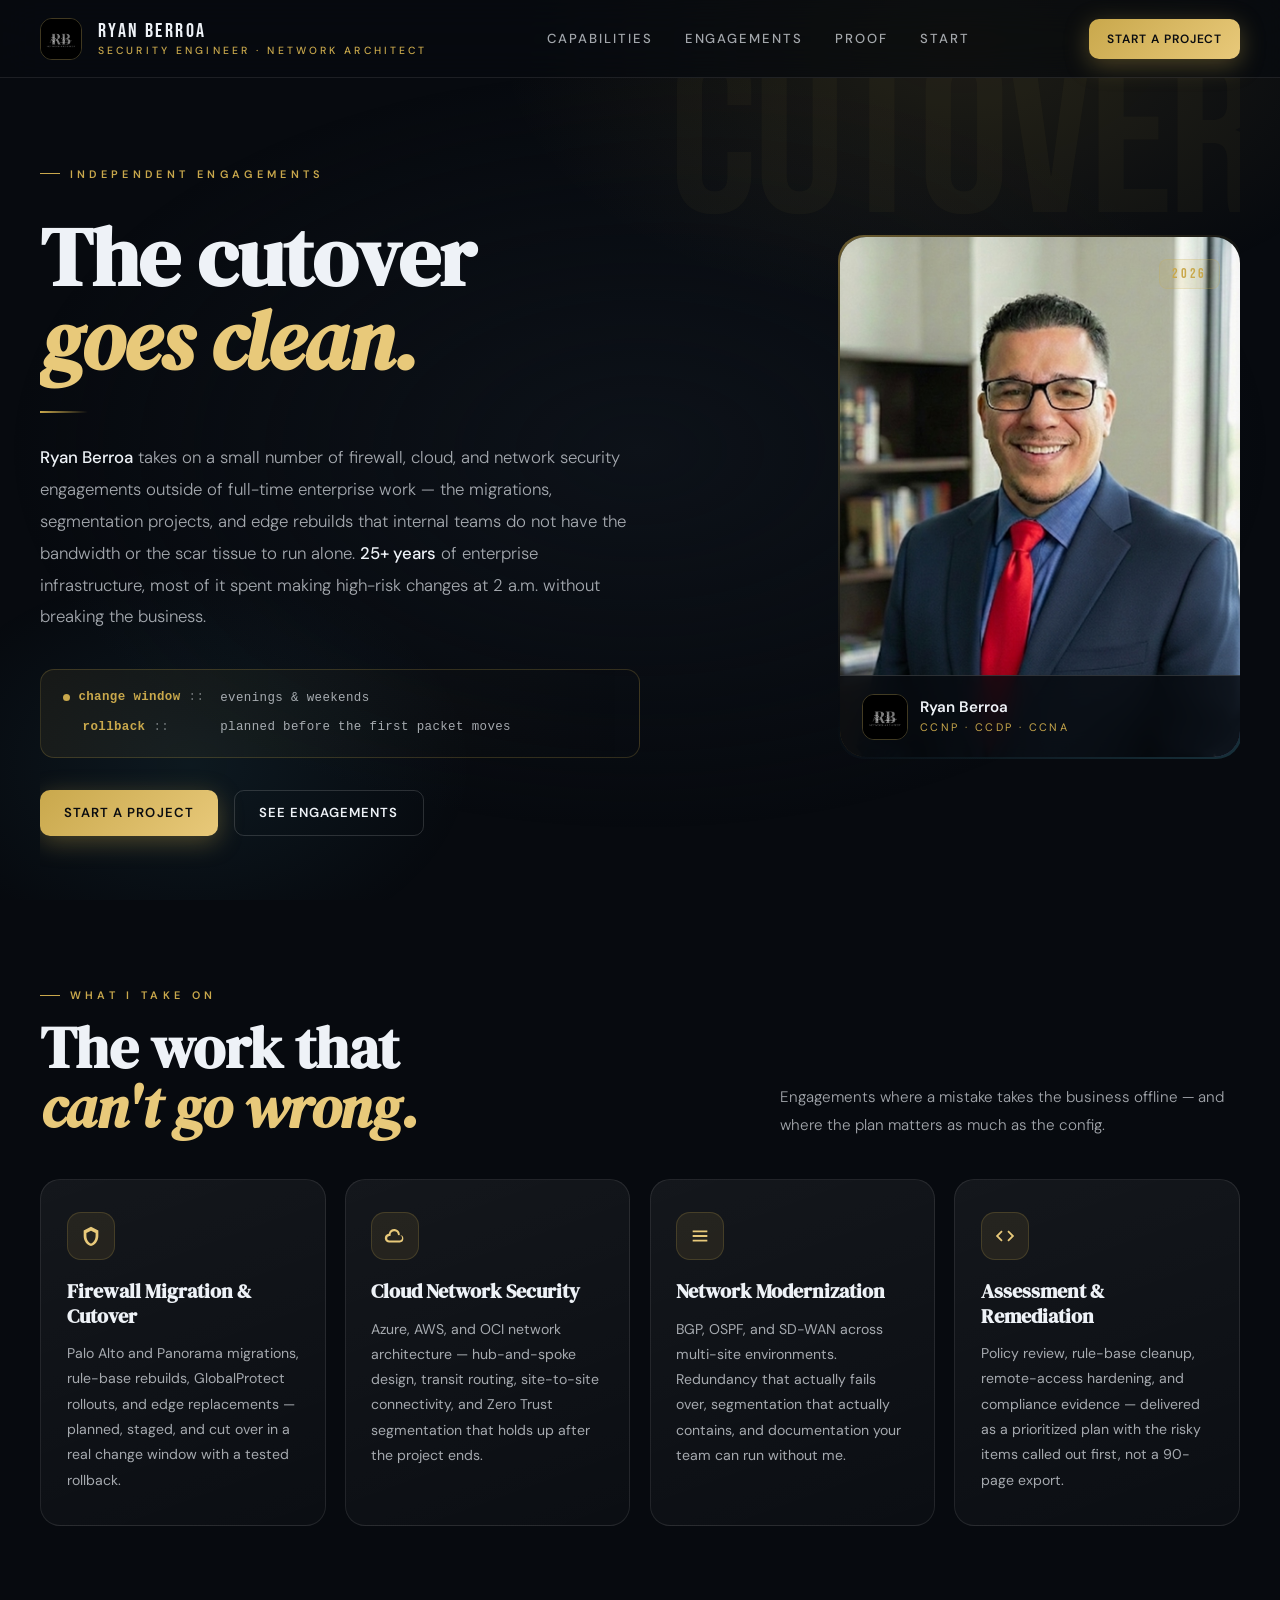
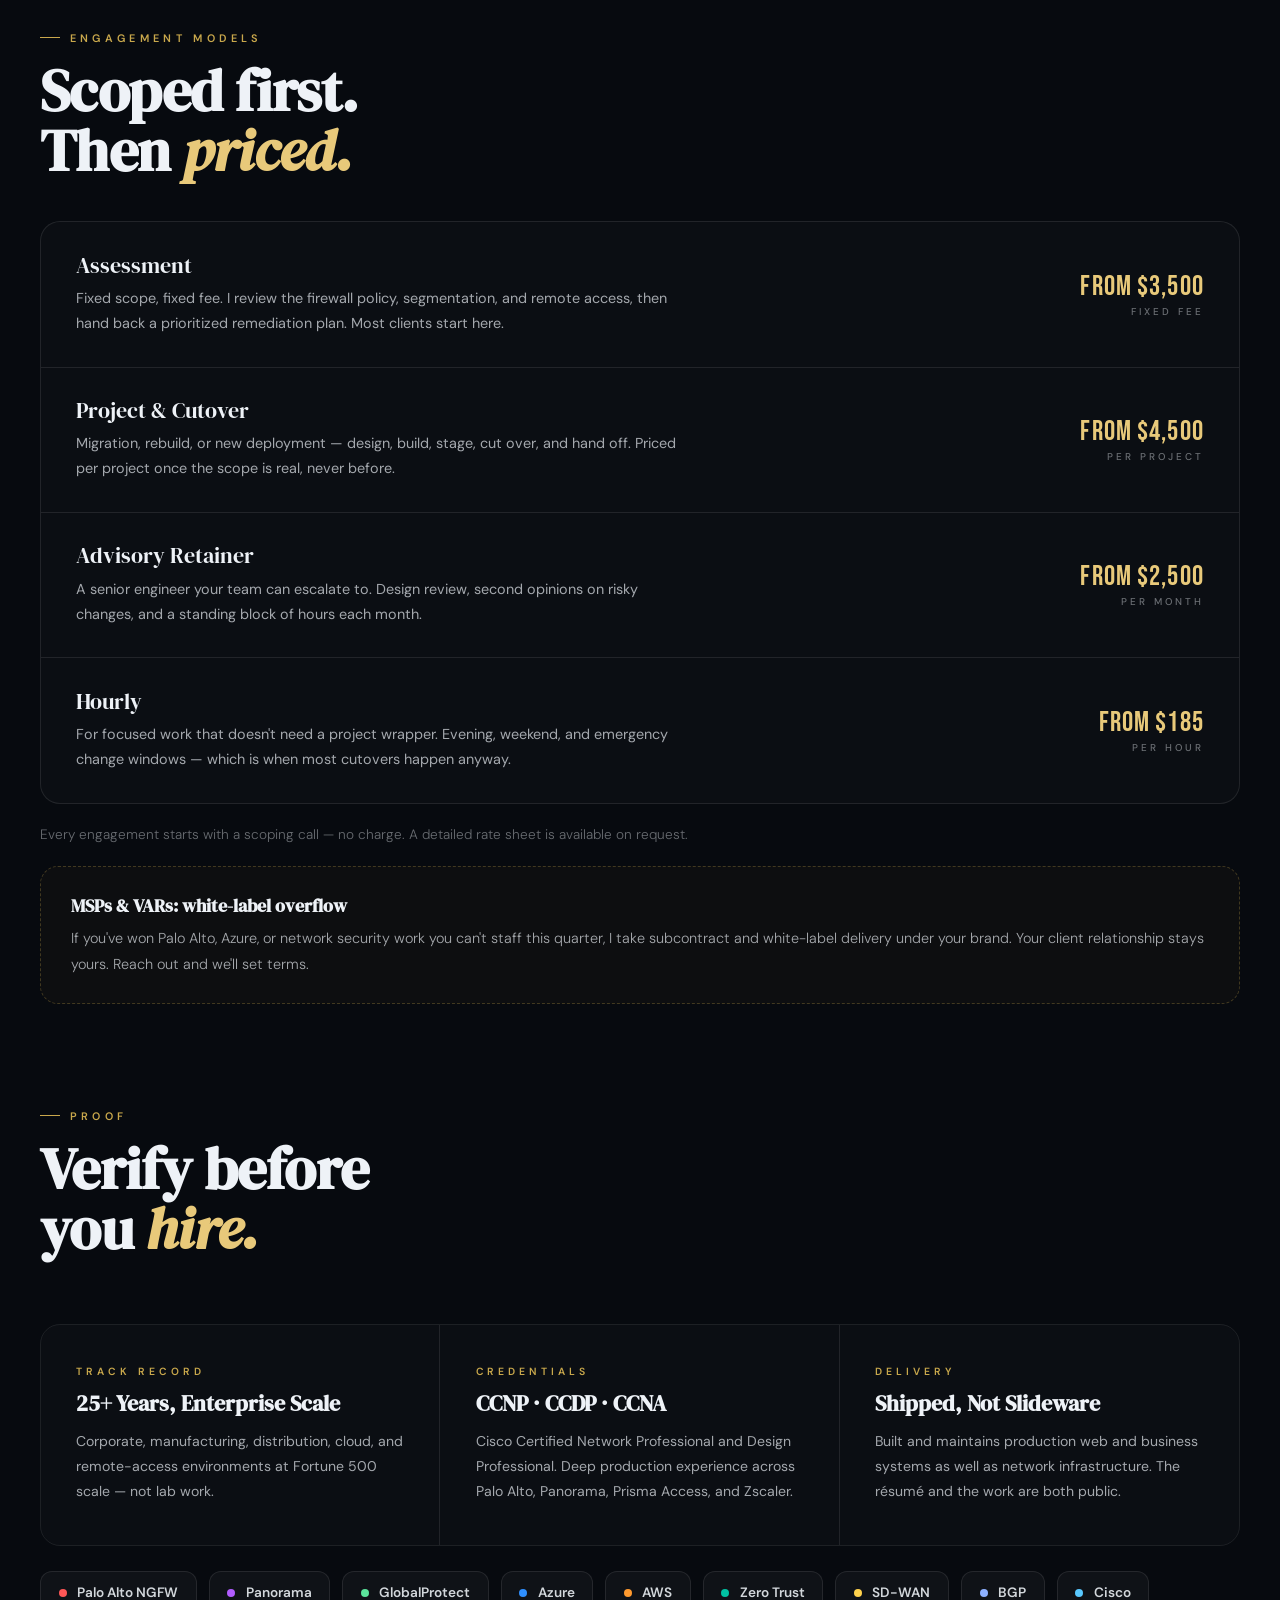
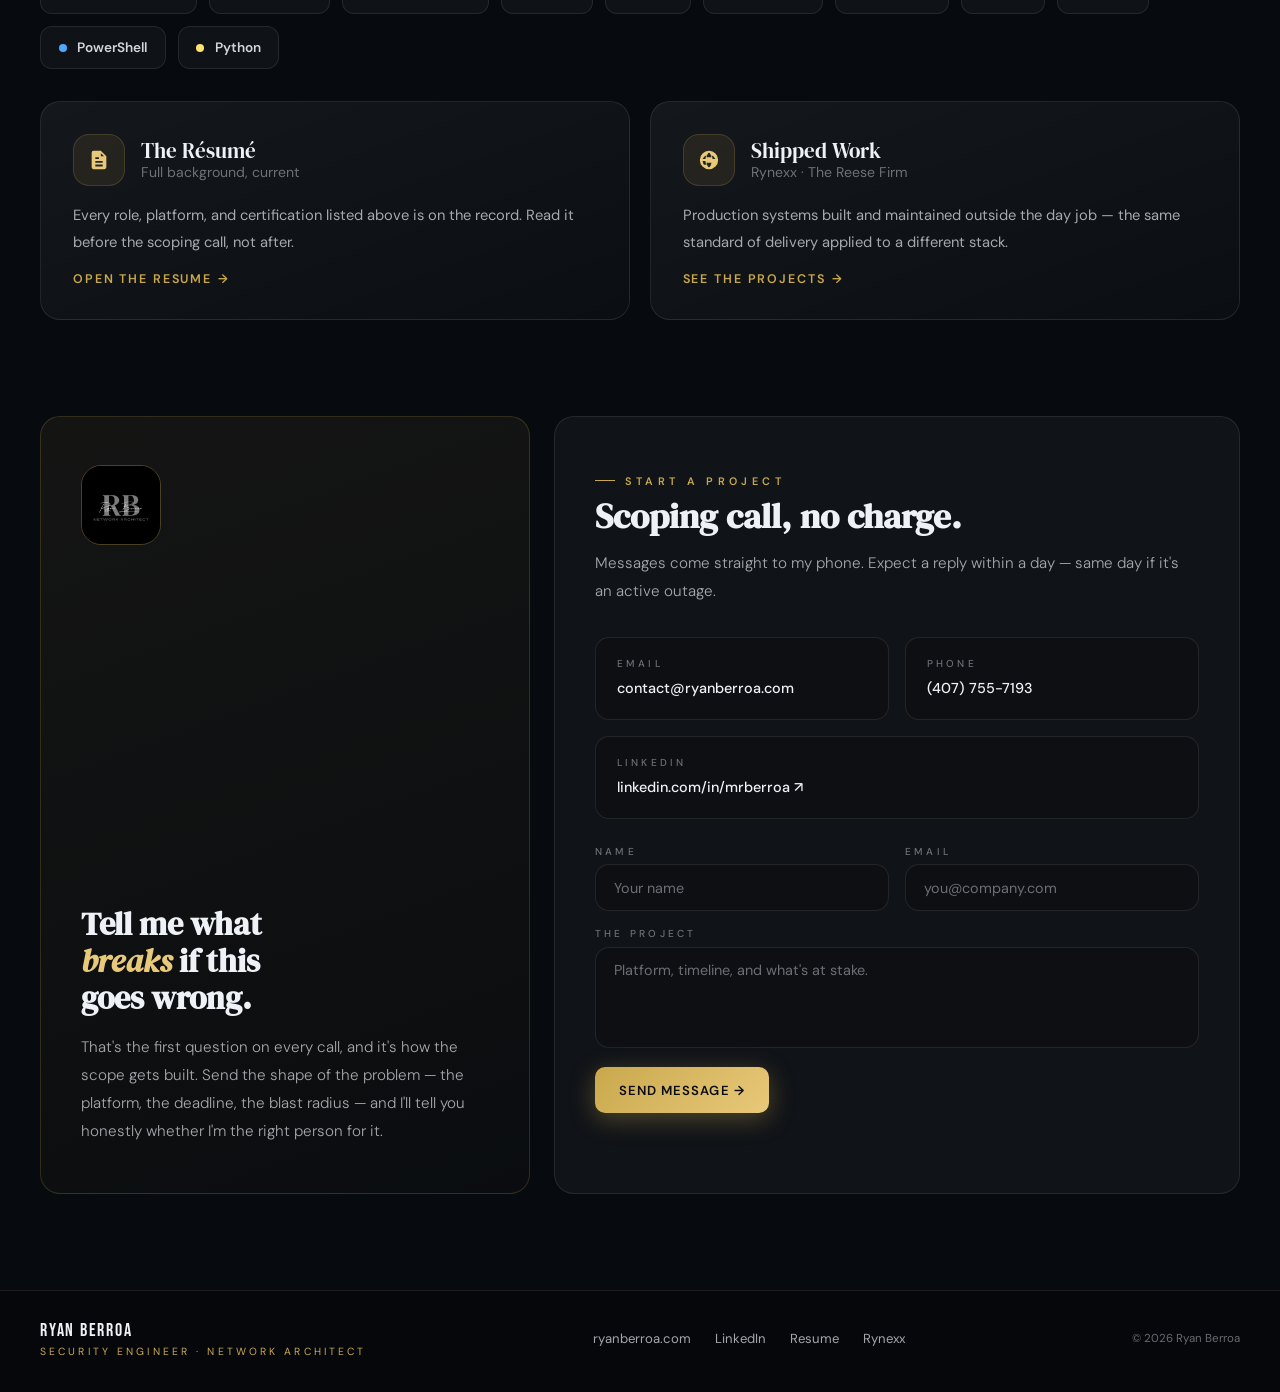
==== consulting/index.html @ 75d4f768 "Add silent /consulting page + fix broken sitemap resume URL Standalone consulting page at /consultin" ====
<!DOCTYPE html>
<html lang="en">
<head>
  <meta charset="UTF-8" />
  <meta name="viewport" content="width=device-width, initial-scale=1.0" />
  <title>Consulting | Ryan Berroa — Firewall, Cloud &amp; Network Security Engineering</title>
  <meta name="description" content="Independent network and firewall security engagements. Palo Alto and Panorama migrations, Azure and AWS network security, Zero Trust, BGP/OSPF/SD-WAN. 25+ years of enterprise infrastructure. Cutovers run in evening and weekend change windows." />
  <meta name="theme-color" content="#070a0f" />
  <link rel="icon" type="image/png" href="../assets/logo.png" />
  <link rel="preconnect" href="https://fonts.googleapis.com">
  <link rel="preconnect" href="https://fonts.gstatic.com" crossorigin>
  <link href="https://fonts.googleapis.com/css2?family=Bebas+Neue&family=DM+Serif+Display:ital@0;1&family=DM+Sans:ital,opsz,wght@0,9..40,300;0,9..40,400;0,9..40,500;0,9..40,600;1,9..40,300&display=swap" rel="stylesheet">
  <link rel="stylesheet" href="../styles.css" />
  <link rel="canonical" href="https://ryanberroa.com/consulting/" />
  <meta name="robots" content="index,follow,max-image-preview:large,max-snippet:-1" />
  <meta property="og:type" content="website" />
  <meta property="og:url" content="https://ryanberroa.com/consulting/" />
  <meta property="og:title" content="Consulting | Ryan Berroa — Firewall, Cloud &amp; Network Security Engineering" />
  <meta property="og:description" content="Independent firewall, cloud, and network security engagements. Palo Alto, Panorama, Azure, Zero Trust, BGP/SD-WAN. Cutovers run in evening and weekend change windows." />
  <meta property="og:image" content="https://ryanberroa.com/assets/headshot.jpeg" />
  <meta name="twitter:card" content="summary_large_image" />
  <meta name="twitter:title" content="Consulting | Ryan Berroa" />
  <meta name="twitter:description" content="Independent firewall, cloud, and network security engagements. 25+ years enterprise infrastructure." />
  <meta name="twitter:image" content="https://ryanberroa.com/assets/headshot.jpeg" />

  <script type="application/ld+json">
  {
    "@context": "https://schema.org",
    "@type": "ProfessionalService",
    "@id": "https://ryanberroa.com/consulting/#service",
    "name": "Ryan Berroa — Network &amp; Firewall Security Consulting",
    "url": "https://ryanberroa.com/consulting/",
    "image": "https://ryanberroa.com/assets/headshot.jpeg",
    "email": "contact@ryanberroa.com",
    "telephone": "+1-407-755-7193",
    "areaServed": "US",
    "availableLanguage": ["English", "Spanish"],
    "priceRange": "$$$",
    "provider": {
      "@type": "Person",
      "@id": "https://ryanberroa.com/#person",
      "name": "Ryan Berroa",
      "url": "https://ryanberroa.com/",
      "image": "https://ryanberroa.com/assets/headshot.jpeg",
      "jobTitle": "Senior Principal Security Engineer",
      "email": "contact@ryanberroa.com",
      "telephone": "+1-407-755-7193",
      "sameAs": [
        "https://www.linkedin.com/in/mrberroa/",
        "https://rynexx.com/"
      ],
      "hasCredential": [
        {"@type":"EducationalOccupationalCredential","credentialCategory":"certification","name":"CCNP — Cisco Certified Network Professional"},
        {"@type":"EducationalOccupationalCredential","credentialCategory":"certification","name":"CCDP — Cisco Certified Design Professional"},
        {"@type":"EducationalOccupationalCredential","credentialCategory":"certification","name":"CCNA"}
      ],
      "knowsAbout": ["Palo Alto Networks","Panorama","GlobalProtect","Prisma Access","Zero Trust","Azure","AWS","Oracle Cloud","BGP","OSPF","SD-WAN","Network Segmentation","PowerShell","Python"]
    },
    "hasOfferCatalog": {
      "@type": "OfferCatalog",
      "name": "Engagements",
      "itemListElement": [
        {"@type":"Offer","itemOffered":{"@type":"Service","name":"Firewall migration and cutover","description":"Palo Alto and Panorama migrations, rule-base rebuilds, and edge cutovers executed in scheduled change windows."}},
        {"@type":"Offer","itemOffered":{"@type":"Service","name":"Cloud network security","description":"Azure, AWS, and OCI network security architecture — hub-and-spoke, transit routing, and Zero Trust segmentation."}},
        {"@type":"Offer","itemOffered":{"@type":"Service","name":"Security and network assessment","description":"Fixed-scope review of firewall policy, segmentation, and remote access, delivered as a prioritized remediation plan."}},
        {"@type":"Offer","itemOffered":{"@type":"Service","name":"Advisory retainer","description":"Standing engineering review, escalation support, and design guidance for internal IT teams."}}
      ]
    }
  }
  </script>

  <style>
    /* Scoped to /consulting — the shared styles.css is untouched. */

    /* Signature: the change-window strip. Cutovers happen at night; this says so in the
       vernacular of a maintenance notice rather than as a sales line. */
    .change-window{
      display:grid;grid-template-columns:auto 1fr;gap:.55rem 1rem;align-items:baseline;
      max-width:600px;margin:2.2rem 0 0;padding:1.15rem 1.4rem;border-radius:14px;
      border:1px solid rgba(201,168,76,.22);
      background:linear-gradient(90deg,rgba(201,168,76,.08),rgba(201,168,76,.02) 60%,transparent);
      font-family:ui-monospace,'SF Mono',Menlo,Consolas,monospace;
      font-size:.78rem;letter-spacing:.03em;color:var(--muted);line-height:1.6;
      animation:fadeUp .7s .5s ease both;
    }
    .cw-key{
      display:flex;align-items:center;gap:.5rem;
      color:var(--gold);font-weight:600;white-space:nowrap;
    }
    .cw-key::after{content:'::';color:var(--soft);font-weight:400}
    .cw-live{
      width:7px;height:7px;border-radius:99px;background:var(--gold);flex-shrink:0;
      animation:pulse-ring 2.5s ease-in-out infinite;
    }
    /* Second row aligns under the first — the dot only leads the top line. */
    .cw-key.cw-indent{padding-left:1.2rem}

    /* Engagement models */
    .engage-list{
      border:1px solid var(--border);border-radius:20px;overflow:hidden;
      background:rgba(255,255,255,.02);
    }
    .engage-row{
      display:grid;grid-template-columns:1fr auto;gap:1.5rem 2rem;align-items:center;
      padding:1.9rem 2.2rem;border-bottom:1px solid var(--border);transition:background .2s;
    }
    .engage-row:last-child{border-bottom:none}
    .engage-row:hover{background:rgba(201,168,76,.04)}
    .engage-name{font-family:var(--font-display);font-size:1.35rem;line-height:1.2;margin-bottom:.45rem}
    .engage-desc{font-size:.9rem;color:var(--muted);line-height:1.75;max-width:60ch}
    .engage-price{
      font-family:var(--font-caps);font-size:1.75rem;letter-spacing:.04em;
      color:var(--gold2);line-height:1;white-space:nowrap;text-align:right;
    }
    .engage-price small{
      display:block;margin-top:6px;font-family:var(--font-sans);font-size:.62rem;
      letter-spacing:.3em;text-transform:uppercase;color:var(--soft);font-weight:500;
    }
    .engage-foot{
      margin-top:1.2rem;font-size:.85rem;color:var(--soft);line-height:1.8;font-weight:300;
    }

    /* Channel note — the MSP / VAR white-label lane */
    .channel-note{
      margin-top:1.2rem;padding:1.6rem 1.9rem;border-radius:18px;
      border:1px dashed rgba(201,168,76,.28);background:rgba(201,168,76,.03);
    }
    .channel-note h3{font-family:var(--font-display);font-size:1.15rem;margin-bottom:.5rem}
    .channel-note p{font-size:.9rem;color:var(--muted);line-height:1.8;font-weight:300}

    /* Credentials strip */
    .cred-strip{display:flex;flex-wrap:wrap;gap:.75rem;margin-top:1.6rem}

    @media(max-width:760px){
      .engage-row{grid-template-columns:1fr;padding:1.6rem 1.4rem}
      .engage-price{text-align:left}
    }
    @media(prefers-reduced-motion:reduce){
      .cw-live,.change-window{animation:none}
    }
  </style>
</head>
<body>

  <!-- HEADER -->
  <header class="site-header">
    <div class="container nav-wrap">
      <a href="../" class="brand">
        <img src="../assets/logo.png" alt="Ryan Berroa" class="brand-logo" />
        <div>
          <div class="brand-name">Ryan Berroa</div>
          <div class="brand-role">Security Engineer · Network Architect</div>
        </div>
      </a>
      <nav class="nav-links" aria-label="Primary">
        <a href="#capabilities">Capabilities</a>
        <a href="#engagements">Engagements</a>
        <a href="#proof">Proof</a>
        <a href="#start">Start</a>
      </nav>
      <a class="button btn-gold btn-small desktop-resume" href="#start">Start a Project</a>
      <button class="menu-toggle" id="menu-toggle" aria-label="Open menu" aria-expanded="false" aria-controls="mobile-menu">
        <span></span><span></span><span></span>
      </button>
    </div>
    <div id="mobile-menu" class="mobile-menu">
      <div class="container mobile-menu-inner">
        <a href="#capabilities">Capabilities</a>
        <a href="#engagements">Engagements</a>
        <a href="#proof">Proof</a>
        <a href="#start">Start a Project</a>
        <a href="../">Back to ryanberroa.com</a>
      </div>
    </div>
  </header>

  <main id="top">

    <!-- HERO -->
    <section class="hero container">
      <div class="hero-bg-text" aria-hidden="true">CUTOVER</div>

      <div class="hero-layout">
        <div class="hero-copy">
          <div class="label">Independent Engagements</div>

          <h1>The cutover<br><em>goes clean.</em></h1>

          <div class="hero-divider"></div>

          <p class="hero-bio">
            <strong>Ryan Berroa</strong> takes on a small number of firewall, cloud, and network security
            engagements outside of full-time enterprise work — the migrations, segmentation projects, and
            edge rebuilds that internal teams do not have the bandwidth or the scar tissue to run alone.
            <strong>25+ years</strong> of enterprise infrastructure, most of it spent making high-risk changes
            at 2 a.m. without breaking the business.
          </p>

          <!-- Signature element -->
          <div class="change-window">
            <span class="cw-key"><span class="cw-live" aria-hidden="true"></span>change window</span>
            <span>evenings &amp; weekends</span>
            <span class="cw-key cw-indent">rollback</span>
            <span>planned before the first packet moves</span>
          </div>

          <div class="hero-actions" style="margin-top:2rem">
            <a class="button btn-gold" href="#start">Start a Project</a>
            <a class="button btn-ghost" href="#engagements">See Engagements</a>
          </div>
        </div>

        <div class="hero-photo-frame">
          <div class="hero-photo-inner">
            <div class="hero-year">2026</div>
            <img class="hero-photo" src="../assets/headshot.jpeg" alt="Ryan Berroa — Senior Principal Security Engineer" />
            <div class="hero-badge">
              <img src="../assets/logo.png" alt="Ryan Berroa logo" />
              <div>
                <div class="hero-badge-name">Ryan Berroa</div>
                <div class="hero-badge-title">CCNP · CCDP · CCNA</div>
              </div>
            </div>
          </div>
        </div>
      </div>
    </section>

    <!-- CAPABILITIES -->
    <section id="capabilities" class="section container">
      <div style="display:flex;align-items:flex-end;justify-content:space-between;gap:2rem;margin-bottom:2.5rem" class="reveal">
        <div>
          <div class="label">What I Take On</div>
          <h2 class="section-title">The work that<br><em>can't go wrong.</em></h2>
        </div>
        <p style="max-width:460px;color:var(--muted);font-size:.95rem;line-height:1.85;font-weight:300">
          Engagements where a mistake takes the business offline — and where the plan matters as much as the config.
        </p>
      </div>

      <div class="expertise-grid">
        <article class="exp-card reveal reveal-delay-1">
          <div class="exp-icon">
            <svg viewBox="0 0 24 24"><path d="M12 2l8 4v6c0 5.25-3.44 9.74-8 11-4.56-1.26-8-5.75-8-11V6l8-4zm0 4.18L7 8.69v3.22c0 3.78 2.32 7.25 5 8.39 2.68-1.14 5-4.61 5-8.39V8.69l-5-2.51z"/></svg>
          </div>
          <h3>Firewall Migration &amp; Cutover</h3>
          <p>Palo Alto and Panorama migrations, rule-base rebuilds, GlobalProtect rollouts, and edge replacements — planned, staged, and cut over in a real change window with a tested rollback.</p>
        </article>

        <article class="exp-card reveal reveal-delay-2">
          <div class="exp-icon">
            <svg viewBox="0 0 24 24"><path d="M6 19h11a4 4 0 0 0 .2-8A6 6 0 0 0 5.2 9.6 4.5 4.5 0 0 0 6 19zm0-2a2.5 2.5 0 0 1-.16-5h1.22l.14-1.05A4 4 0 0 1 15.11 10l.23.98 1.01.08A2 2 0 0 1 17 17H6z"/></svg>
          </div>
          <h3>Cloud Network Security</h3>
          <p>Azure, AWS, and OCI network architecture — hub-and-spoke design, transit routing, site-to-site connectivity, and Zero Trust segmentation that holds up after the project ends.</p>
        </article>

        <article class="exp-card reveal reveal-delay-3">
          <div class="exp-icon">
            <svg viewBox="0 0 24 24"><path d="M4 6h16v2H4zm0 5h16v2H4zm0 5h16v2H4z"/></svg>
          </div>
          <h3>Network Modernization</h3>
          <p>BGP, OSPF, and SD-WAN across multi-site environments. Redundancy that actually fails over, segmentation that actually contains, and documentation your team can run without me.</p>
        </article>

        <article class="exp-card reveal">
          <div class="exp-icon">
            <svg viewBox="0 0 24 24"><path d="M9.4 16.6L4.8 12l4.6-4.6L8 6l-6 6 6 6 1.4-1.4zm5.2 0l4.6-4.6-4.6-4.6L16 6l6 6-6 6-1.4-1.4z"/></svg>
          </div>
          <h3>Assessment &amp; Remediation</h3>
          <p>Policy review, rule-base cleanup, remote-access hardening, and compliance evidence — delivered as a prioritized plan with the risky items called out first, not a 90-page export.</p>
        </article>
      </div>
    </section>

    <!-- ENGAGEMENTS -->
    <section id="engagements" class="section container">
      <div style="margin-bottom:2.5rem" class="reveal">
        <div class="label">Engagement Models</div>
        <h2 class="section-title">Scoped first.<br>Then <em>priced.</em></h2>
      </div>

      <div class="engage-list reveal">
        <div class="engage-row">
          <div>
            <div class="engage-name">Assessment</div>
            <div class="engage-desc">Fixed scope, fixed fee. I review the firewall policy, segmentation, and remote access, then hand back a prioritized remediation plan. Most clients start here.</div>
          </div>
          <div class="engage-price">from $3,500<small>Fixed fee</small></div>
        </div>

        <div class="engage-row">
          <div>
            <div class="engage-name">Project &amp; Cutover</div>
            <div class="engage-desc">Migration, rebuild, or new deployment — design, build, stage, cut over, and hand off. Priced per project once the scope is real, never before.</div>
          </div>
          <div class="engage-price">from $4,500<small>Per project</small></div>
        </div>

        <div class="engage-row">
          <div>
            <div class="engage-name">Advisory Retainer</div>
            <div class="engage-desc">A senior engineer your team can escalate to. Design review, second opinions on risky changes, and a standing block of hours each month.</div>
          </div>
          <div class="engage-price">from $2,500<small>Per month</small></div>
        </div>

        <div class="engage-row">
          <div>
            <div class="engage-name">Hourly</div>
            <div class="engage-desc">For focused work that doesn't need a project wrapper. Evening, weekend, and emergency change windows — which is when most cutovers happen anyway.</div>
          </div>
          <div class="engage-price">from $185<small>Per hour</small></div>
        </div>
      </div>

      <p class="engage-foot">
        Every engagement starts with a scoping call — no charge. A detailed rate sheet is available on request.
      </p>

      <div class="channel-note reveal">
        <h3>MSPs &amp; VARs: white-label overflow</h3>
        <p>
          If you've won Palo Alto, Azure, or network security work you can't staff this quarter, I take
          subcontract and white-label delivery under your brand. Your client relationship stays yours.
          Reach out and we'll set terms.
        </p>
      </div>
    </section>

    <!-- PROOF -->
    <section id="proof" class="section container">
      <div style="margin-bottom:2.5rem" class="reveal">
        <div class="label">Proof</div>
        <h2 class="section-title">Verify before<br>you <em>hire.</em></h2>
      </div>

      <div class="impact-bar reveal">
        <div class="impact-item">
          <div class="impact-tag">Track Record</div>
          <h3>25+ Years, Enterprise Scale</h3>
          <p>Corporate, manufacturing, distribution, cloud, and remote-access environments at Fortune 500 scale — not lab work.</p>
        </div>
        <div class="impact-item">
          <div class="impact-tag">Credentials</div>
          <h3>CCNP · CCDP · CCNA</h3>
          <p>Cisco Certified Network Professional and Design Professional. Deep production experience across Palo Alto, Panorama, Prisma Access, and Zscaler.</p>
        </div>
        <div class="impact-item">
          <div class="impact-tag">Delivery</div>
          <h3>Shipped, Not Slideware</h3>
          <p>Built and maintains production web and business systems as well as network infrastructure. The résumé and the work are both public.</p>
        </div>
      </div>

      <div class="cred-strip reveal">
        <div class="tech-pill"><span class="dot palo"></span>Palo Alto NGFW</div>
        <div class="tech-pill"><span class="dot panorama"></span>Panorama</div>
        <div class="tech-pill"><span class="dot gp"></span>GlobalProtect</div>
        <div class="tech-pill"><span class="dot azure"></span>Azure</div>
        <div class="tech-pill"><span class="dot aws"></span>AWS</div>
        <div class="tech-pill"><span class="dot zt"></span>Zero Trust</div>
        <div class="tech-pill"><span class="dot sdwan"></span>SD-WAN</div>
        <div class="tech-pill"><span class="dot bgp"></span>BGP</div>
        <div class="tech-pill"><span class="dot cisco"></span>Cisco</div>
        <div class="tech-pill"><span class="dot ps"></span>PowerShell</div>
        <div class="tech-pill"><span class="dot py"></span>Python</div>
      </div>

      <div class="web-grid reveal" style="margin-top:2rem">
        <article class="web-card">
          <div class="web-card-top">
            <div class="web-icon">
              <svg viewBox="0 0 24 24"><path d="M14 2H6a2 2 0 0 0-2 2v16a2 2 0 0 0 2 2h12a2 2 0 0 0 2-2V8l-6-6zm0 2.5L17.5 8H14V4.5zM8 13h8v2H8v-2zm0 4h8v2H8v-2zm0-8h4v2H8V9z"/></svg>
            </div>
            <div>
              <div class="web-card-name">The Résumé</div>
              <div class="web-card-desc">Full background, current</div>
            </div>
          </div>
          <p>Every role, platform, and certification listed above is on the record. Read it before the scoping call, not after.</p>
          <a href="../assets/RyanBerroa_Resume.pdf" target="_blank" rel="noopener" class="web-card-link">Open the resume</a>
        </article>

        <article class="web-card">
          <div class="web-card-top">
            <div class="web-icon">
              <svg viewBox="0 0 24 24"><path d="M12 2a10 10 0 100 20 10 10 0 000-20zm6.93 9h-3.02a15.6 15.6 0 00-1.09-4.13A8.03 8.03 0 0118.93 11zM12 4c.82 0 2.04 1.68 2.72 5H9.28C9.96 5.68 11.18 4 12 4zM6.18 17A15.58 15.58 0 015.07 13h3.02c.12 1.48.5 2.88 1.09 4.13A8.03 8.03 0 016.18 17zm1.91-6H5.07a8.03 8.03 0 014.11-4.13A15.6 15.6 0 008.09 11zm3.91 9c-.82 0-2.04-1.68-2.72-5h5.44c-.68 3.32-1.9 5-2.72 5z"/></svg>
            </div>
            <div>
              <div class="web-card-name">Shipped Work</div>
              <div class="web-card-desc">Rynexx · The Reese Firm</div>
            </div>
          </div>
          <p>Production systems built and maintained outside the day job — the same standard of delivery applied to a different stack.</p>
          <a href="../#projects" class="web-card-link">See the projects</a>
        </article>
      </div>
    </section>

    <!-- START -->
    <section id="start" class="section container">
      <div class="contact-layout reveal">
        <div class="contact-brand">
          <img src="../assets/logo.png" alt="Ryan Berroa" class="contact-brand-logo" />
          <div>
            <h2>Tell me what<br><em>breaks</em> if this<br>goes wrong.</h2>
            <p style="margin-top:1rem">
              That's the first question on every call, and it's how the scope gets built. Send the shape of the
              problem — the platform, the deadline, the blast radius — and I'll tell you honestly whether I'm
              the right person for it.
            </p>
          </div>
        </div>

        <div class="contact-panel">
          <div class="label">Start a Project</div>
          <h2>Scoping call, no charge.</h2>
          <p>Messages come straight to my phone. Expect a reply within a day — same day if it's an active outage.</p>

          <div class="contact-links">
            <a class="contact-box" href="mailto:contact@ryanberroa.com">
              <span>Email</span>
              <strong>contact@ryanberroa.com</strong>
            </a>
            <a class="contact-box" href="tel:+14077557193">
              <span>Phone</span>
              <strong>(407) 755-7193</strong>
            </a>
            <a class="contact-box wide" href="https://www.linkedin.com/in/mrberroa/" target="_blank" rel="noopener">
              <span>LinkedIn</span>
              <strong>linkedin.com/in/mrberroa ↗</strong>
            </a>
          </div>

          <form class="contact-form" id="contactForm" novalidate>
            <div class="cf-row">
              <div class="cf-field">
                <label for="cfName">Name</label>
                <input id="cfName" name="name" placeholder="Your name" autocomplete="name" required>
              </div>
              <div class="cf-field">
                <label for="cfEmail">Email</label>
                <input id="cfEmail" name="email" type="email" placeholder="you@company.com" autocomplete="email">
              </div>
            </div>
            <div class="cf-field cf-hp" aria-hidden="true">
              <label for="cfWebsite">Website</label>
              <input id="cfWebsite" name="website" tabindex="-1" autocomplete="off">
            </div>
            <div class="cf-field">
              <label for="cfMessage">The project</label>
              <textarea id="cfMessage" name="message" rows="4" placeholder="Platform, timeline, and what's at stake." required></textarea>
            </div>
            <button class="button btn-gold" type="submit">Send Message →</button>
            <div class="cf-note" id="cfNote" aria-live="polite"></div>
          </form>
        </div>
      </div>
    </section>

  </main>

  <footer class="site-footer">
    <div class="container footer-wrap">
      <div>
        <div class="footer-name">Ryan Berroa</div>
        <div class="footer-sub">Security Engineer · Network Architect</div>
      </div>
      <div class="footer-links">
        <a href="../">ryanberroa.com</a>
        <a href="https://www.linkedin.com/in/mrberroa/" target="_blank" rel="noopener">LinkedIn</a>
        <a href="../assets/RyanBerroa_Resume.pdf" target="_blank" rel="noopener">Resume</a>
        <a href="https://rynexx.com/" target="_blank" rel="noopener">Rynexx</a>
      </div>
      <div class="footer-copy">© 2026 Ryan Berroa</div>
    </div>
  </footer>

<script>
(function(){
  // Mobile menu
  var toggle = document.getElementById('menu-toggle');
  var menu   = document.getElementById('mobile-menu');
  if(toggle && menu){
    toggle.addEventListener('click', function(){
      var open = menu.classList.toggle('open');
      toggle.classList.toggle('active', open);
      toggle.setAttribute('aria-expanded', open ? 'true' : 'false');
    });
    menu.querySelectorAll('a').forEach(function(a){
      a.addEventListener('click', function(){
        menu.classList.remove('open');
        toggle.classList.remove('active');
        toggle.setAttribute('aria-expanded', 'false');
      });
    });
  }

  // Scroll reveal
  var reveals = document.querySelectorAll('.reveal');
  var io = new IntersectionObserver(function(entries){
    entries.forEach(function(e){
      if(e.isIntersecting){ e.target.classList.add('visible'); io.unobserve(e.target); }
    });
  }, { threshold: 0.12 });
  reveals.forEach(function(el){ io.observe(el); });

  // Contact form — same lead pipeline as the homepage
  var form = document.getElementById('contactForm');
  if(form){
    var note = document.getElementById('cfNote');
    var btn  = form.querySelector('button[type="submit"]');
    var loaded = Date.now();
    form.addEventListener('submit', function(e){
      e.preventDefault();
      var get = function(n){ var f = form.querySelector('[name="'+n+'"]'); return f ? f.value.trim() : ''; };
      var payload = {
        name: get('name'),
        email: get('email'),
        message: get('message'),
        website: get('website'),
        t: loaded,
        source: 'ryanberroa.com/consulting'
      };
      if(!payload.name || !payload.message){
        if(note) note.textContent = 'Please fill in your name and the project details.';
        return;
      }
      if(btn) btn.disabled = true;
      if(note) note.textContent = 'Sending…';
      fetch('https://rynexx.com/api/contact', {
        method: 'POST',
        headers: {'Content-Type':'application/json'},
        body: JSON.stringify(payload)
      }).then(function(r){ return r.json().catch(function(){ return {ok:false}; }); })
        .then(function(res){
          if(res.ok){
            if(note) note.textContent = "Got it — I'll be in touch shortly.";
            form.reset();
            setTimeout(function(){ if(note) note.textContent = ''; }, 8000);
          } else {
            if(note) note.textContent = res.error || 'Something went wrong — please email contact@ryanberroa.com.';
          }
        })
        .catch(function(){
          if(note) note.textContent = 'Network error — please email contact@ryanberroa.com.';
        })
        .finally(function(){ if(btn) btn.disabled = false; });
    });
  }
})();
</script>
</body>
</html>
---- styles.css ----
/* ============================================================
   RYAN BERROA — ryanberroa.com
   Aesthetic: Dark Luxury / Editorial Command
   ============================================================ */

@import url('https://fonts.googleapis.com/css2?family=Bebas+Neue&family=DM+Serif+Display:ital@0;1&family=DM+Sans:ital,opsz,wght@0,9..40,300;0,9..40,400;0,9..40,500;0,9..40,600;1,9..40,300&display=swap');

:root {
  --ink:      #070a0f;
  --ink2:     #0d1219;
  --panel:    rgba(255,255,255,0.04);
  --panel2:   rgba(255,255,255,0.07);
  --border:   rgba(255,255,255,0.09);
  --border2:  rgba(255,255,255,0.15);
  --text:     #eef2f7;
  --muted:    rgba(238,242,247,0.68);
  --soft:     rgba(238,242,247,0.42);
  --gold:     #c9a84c;
  --gold2:    #e8c97a;
  --cyan:     #5bc8e8;
  --shadow:   0 28px 80px rgba(0,0,0,0.55);
  --radius:   24px;
  --font-display: 'DM Serif Display', Georgia, serif;
  --font-sans:    'DM Sans', system-ui, sans-serif;
  --font-caps:    'Bebas Neue', Impact, sans-serif;
}

*,*::before,*::after{box-sizing:border-box;margin:0;padding:0}
html{scroll-behavior:smooth}
body{font-family:var(--font-sans);color:var(--text);background:var(--ink);overflow-x:hidden;min-height:100vh}
img,video{display:block;max-width:100%}
a{text-decoration:none;color:inherit}

body::before{
  content:'';position:fixed;inset:0;
  background:
    radial-gradient(ellipse 60% 50% at 75% 5%,rgba(201,168,76,.12) 0%,transparent 60%),
    radial-gradient(ellipse 40% 40% at 15% 85%,rgba(91,200,232,.08) 0%,transparent 55%),
    radial-gradient(ellipse 70% 60% at 50% 50%,rgba(13,18,25,1) 0%,transparent 70%);
  pointer-events:none;z-index:0;
}

.container{width:min(1200px,calc(100% - 2.5rem));margin:0 auto}
.section{padding:6rem 0 0;position:relative;z-index:1}

::-webkit-scrollbar{width:3px}
::-webkit-scrollbar-track{background:var(--ink)}
::-webkit-scrollbar-thumb{background:var(--gold);border-radius:99px}

@keyframes fadeUp{from{opacity:0;transform:translateY(28px)}to{opacity:1;transform:translateY(0)}}
@keyframes fadeIn{from{opacity:0}to{opacity:1}}
@keyframes float{0%,100%{transform:translateY(0)}50%{transform:translateY(-8px)}}
@keyframes drawLine{from{transform:scaleX(0)}to{transform:scaleX(1)}}
@keyframes pulse-ring{
  0%{transform:scale(.95);box-shadow:0 0 0 0 rgba(201,168,76,.5)}
  70%{transform:scale(1);box-shadow:0 0 0 12px rgba(201,168,76,0)}
  100%{transform:scale(.95);box-shadow:0 0 0 0 rgba(201,168,76,0)}
}

/* Header */
.site-header{
  position:sticky;top:0;z-index:100;
  backdrop-filter:blur(20px) saturate(180%);
  -webkit-backdrop-filter:blur(20px) saturate(180%);
  background:rgba(7,10,15,.72);
  border-bottom:1px solid var(--border);
}
.nav-wrap{display:flex;align-items:center;justify-content:space-between;gap:1.5rem;padding:1.1rem 0}
.brand{display:flex;align-items:center;gap:1rem}
.brand-logo{width:42px;height:42px;border-radius:12px;border:1px solid rgba(201,168,76,.3);object-fit:cover}
.brand-name{font-family:var(--font-caps);font-size:1.25rem;letter-spacing:.12em;color:var(--text);line-height:1}
.brand-role{margin-top:3px;font-size:.65rem;letter-spacing:.3em;text-transform:uppercase;color:var(--gold);font-weight:500}
.nav-links{display:flex;gap:2rem;font-size:.82rem;letter-spacing:.15em;text-transform:uppercase;font-weight:500;color:var(--muted)}
.nav-links a{transition:color .2s}
.nav-links a:hover{color:var(--gold2)}

/* Buttons */
.button{
  display:inline-flex;align-items:center;justify-content:center;gap:.5rem;
  height:46px;padding:0 1.5rem;border-radius:10px;
  font-family:var(--font-sans);font-weight:600;font-size:.82rem;letter-spacing:.08em;text-transform:uppercase;
  cursor:pointer;border:none;transition:all .22s ease;white-space:nowrap;
}
.button:hover{transform:translateY(-2px)}
.btn-gold{background:linear-gradient(135deg,var(--gold),var(--gold2));color:#0a0c10;box-shadow:0 6px 24px rgba(201,168,76,.35)}
.btn-gold:hover{box-shadow:0 10px 32px rgba(201,168,76,.5)}
.btn-ghost{background:transparent;border:1px solid var(--border2);color:var(--text)}
.btn-ghost:hover{border-color:var(--gold);color:var(--gold2)}
.btn-small{height:40px;padding:0 1.1rem;font-size:.75rem}

/* Hero */
.hero{position:relative;z-index:1;padding:5rem 0 3rem;overflow:hidden}
.hero-bg-text{
  position:absolute;top:-2rem;right:-1rem;
  font-family:var(--font-caps);font-size:clamp(9rem,18vw,20rem);line-height:.85;
  color:rgba(201,168,76,.04);pointer-events:none;user-select:none;
  white-space:nowrap;letter-spacing:-.02em;
}
.hero-layout{display:grid;grid-template-columns:1fr 400px;gap:4rem;align-items:center}
.hero-eyebrow{
  display:inline-flex;align-items:center;gap:.75rem;padding:.55rem 1rem;
  border-radius:999px;border:1px solid rgba(201,168,76,.28);background:rgba(201,168,76,.07);
  font-size:.7rem;letter-spacing:.35em;text-transform:uppercase;color:var(--gold2);font-weight:600;
  animation:fadeIn .6s ease both;
}
.hero-eyebrow::before{
  content:'';width:7px;height:7px;border-radius:99px;background:var(--gold);
  animation:pulse-ring 2.5s ease-in-out infinite;
}
.hero h1{
  font-family:var(--font-display);font-size:clamp(3.2rem,6.5vw,5.6rem);line-height:1.0;
  margin:1.2rem 0 0;animation:fadeUp .7s .1s ease both;letter-spacing:-.01em;
}
.hero h1 em{font-style:italic;color:var(--gold2)}
.hero-divider{
  width:48px;height:2px;background:linear-gradient(90deg,var(--gold),transparent);
  margin:1.8rem 0;transform-origin:left;animation:drawLine .8s .4s ease both;
}
.hero-bio{
  font-size:1.05rem;line-height:1.9;color:var(--muted);max-width:600px;
  animation:fadeUp .7s .2s ease both;font-weight:300;
}
.hero-bio strong{color:var(--text);font-weight:500}
.hero-stats{display:flex;gap:2.5rem;margin:2.2rem 0;animation:fadeUp .7s .3s ease both}
.stat-num{font-family:var(--font-caps);font-size:2.4rem;line-height:1;color:var(--gold2);letter-spacing:.04em}
.stat-label{font-size:.68rem;letter-spacing:.3em;text-transform:uppercase;color:var(--soft);margin-top:4px;font-weight:500}
.hero-actions{display:flex;gap:1rem;flex-wrap:wrap;animation:fadeUp .7s .4s ease both}

.hero-photo-frame{position:relative;animation:fadeIn .9s .3s ease both}
.hero-photo-frame::before{
  content:'';position:absolute;inset:-2px;border-radius:26px;
  background:linear-gradient(135deg,rgba(201,168,76,.5),transparent 50%,rgba(91,200,232,.2));
  z-index:0;pointer-events:none;
}
.hero-photo-inner{position:relative;z-index:1;border-radius:26px;overflow:hidden;background:var(--ink2)}
.hero-photo{width:100%;height:520px;object-fit:cover;object-position:top;display:block}
.hero-badge{
  position:absolute;bottom:-1px;left:0;right:0;
  display:flex;align-items:center;gap:12px;padding:18px 22px;
  background:rgba(7,10,15,.82);border-top:1px solid var(--border2);
  backdrop-filter:blur(12px);z-index:2;
}
.hero-badge img{width:46px;height:46px;border-radius:12px;border:1px solid rgba(201,168,76,.3);object-fit:cover}
.hero-badge-name{font-weight:600;font-size:.95rem;line-height:1}
.hero-badge-title{margin-top:5px;font-size:.68rem;letter-spacing:.22em;text-transform:uppercase;color:var(--gold)}
.hero-year{
  position:absolute;top:22px;right:20px;
  font-family:var(--font-caps);font-size:.85rem;letter-spacing:.2em;
  color:var(--gold);background:rgba(201,168,76,.12);
  border:1px solid rgba(201,168,76,.2);padding:6px 12px;border-radius:8px;z-index:3;
}

/* Section labels */
.label{
  display:inline-flex;align-items:center;gap:.6rem;
  font-size:.68rem;letter-spacing:.4em;text-transform:uppercase;color:var(--gold);font-weight:600;margin-bottom:1rem;
}
.label::before{content:'';width:20px;height:1px;background:var(--gold)}
h2.section-title{font-family:var(--font-display);font-size:clamp(2.2rem,4.5vw,3.8rem);line-height:1.05;letter-spacing:-.01em}
h2.section-title em{font-style:italic;color:var(--gold2)}

/* About */
.about-layout{display:grid;grid-template-columns:1fr 1fr;gap:3rem;align-items:start}
.about-text{font-size:1.06rem;line-height:2;color:var(--muted);font-weight:300}
.about-text+.about-text{margin-top:1.2rem}
.about-text strong{color:var(--text);font-weight:500}
.about-pillars{display:grid;grid-template-columns:1fr 1fr;gap:1rem;margin-top:2rem}
.pillar{
  padding:1.4rem;border-radius:16px;border:1px solid var(--border);background:var(--panel);
  transition:border-color .2s,background .2s;
}
.pillar:hover{border-color:rgba(201,168,76,.3);background:rgba(201,168,76,.04)}
.pillar-icon{font-size:1.4rem;margin-bottom:.6rem}
.pillar-name{font-size:.78rem;letter-spacing:.25em;text-transform:uppercase;color:var(--gold);font-weight:600;margin-bottom:.35rem}
.pillar-desc{font-size:.88rem;color:var(--muted);line-height:1.7}

/* Expertise */
.expertise-grid{display:grid;grid-template-columns:repeat(4,1fr);gap:1.2rem}
.exp-card{
  padding:2rem 1.6rem;border-radius:20px;border:1px solid var(--border);
  background:linear-gradient(160deg,rgba(255,255,255,.055) 0%,rgba(255,255,255,.02) 100%);
  position:relative;overflow:hidden;transition:transform .22s ease,border-color .22s ease;
}
.exp-card::before{
  content:'';position:absolute;top:0;left:0;right:0;height:2px;
  background:linear-gradient(90deg,var(--gold),transparent);
  transform:scaleX(0);transform-origin:left;transition:transform .3s ease;
}
.exp-card:hover{transform:translateY(-4px);border-color:rgba(201,168,76,.25)}
.exp-card:hover::before{transform:scaleX(1)}
.exp-icon{
  width:48px;height:48px;border-radius:14px;background:rgba(201,168,76,.1);
  border:1px solid rgba(201,168,76,.2);display:grid;place-items:center;margin-bottom:1.2rem;
}
.exp-icon svg{width:22px;height:22px;fill:var(--gold2)}
.exp-card h3{font-family:var(--font-display);font-size:1.28rem;margin-bottom:.8rem;line-height:1.2}
.exp-card p{font-size:.88rem;color:var(--muted);line-height:1.8}

/* Technology */
.tech-section-inner{display:grid;grid-template-columns:1fr 2fr;gap:4rem;align-items:start}
.tech-intro-text{font-size:1rem;color:var(--muted);line-height:1.9;font-weight:300;margin-top:1rem}
.tech-grid{display:flex;flex-wrap:wrap;gap:.75rem}
.tech-pill{
  display:flex;align-items:center;gap:.65rem;padding:.75rem 1.1rem;border-radius:12px;
  border:1px solid var(--border);background:rgba(255,255,255,.035);
  font-size:.85rem;font-weight:600;color:rgba(238,242,247,.88);transition:all .2s ease;cursor:default;
}
.tech-pill:hover{border-color:rgba(201,168,76,.35);background:rgba(201,168,76,.06);color:var(--gold2);transform:translateY(-2px)}
.dot{width:8px;height:8px;border-radius:99px;flex-shrink:0}
.azure{background:#2f8fff}.aws{background:#ff9a2f}.palo{background:#ff5757}
.panorama{background:#b15cff}.gp{background:#5be39b}.cisco{background:#59c8ff}
.meraki{background:#79e0c3}.sdwan{background:#ffd24d}.bgp{background:#8eb1ff}
.ospf{background:#ff8bd1}.ps{background:#4fa6ff}.py{background:#ffe36d}
.oci{background:#f80000}.zt{background:#00c1a2}

/* Impact Bar */
.impact-bar{
  display:grid;grid-template-columns:repeat(3,1fr);
  border:1px solid var(--border);border-radius:20px;overflow:hidden;margin-top:4rem;
}
.impact-item{padding:2.5rem 2.2rem;border-right:1px solid var(--border);background:rgba(255,255,255,.02);transition:background .2s}
.impact-item:last-child{border-right:none}
.impact-item:hover{background:rgba(201,168,76,.04)}
.impact-tag{font-size:.65rem;letter-spacing:.38em;text-transform:uppercase;color:var(--gold);font-weight:600;margin-bottom:.8rem}
.impact-item h3{font-family:var(--font-display);font-size:1.4rem;margin-bottom:.7rem;line-height:1.2}
.impact-item p{font-size:.88rem;color:var(--muted);line-height:1.8}

/* Web Projects */
.web-grid{display:grid;grid-template-columns:1fr 1fr;gap:1.2rem}
.web-card{
  padding:2rem;border-radius:20px;border:1px solid var(--border);
  background:linear-gradient(160deg,rgba(255,255,255,.055),rgba(255,255,255,.02));
  display:flex;flex-direction:column;gap:1rem;transition:border-color .22s,transform .22s;
}
.web-card:hover{border-color:rgba(201,168,76,.3);transform:translateY(-3px)}
.web-card-top{display:flex;align-items:center;gap:1rem}
.web-icon{
  width:52px;height:52px;border-radius:16px;background:rgba(201,168,76,.1);
  border:1px solid rgba(201,168,76,.2);display:grid;place-items:center;flex-shrink:0;
}
.web-icon svg{width:22px;height:22px;fill:var(--gold2)}
.web-card-name{font-family:var(--font-display);font-size:1.3rem;line-height:1.1}
.web-card-desc{font-size:.88rem;color:var(--soft)}
.web-card p{font-size:.92rem;color:var(--muted);line-height:1.8;flex:1}
.web-card-link{
  display:inline-flex;align-items:center;gap:.4rem;font-size:.78rem;font-weight:600;
  letter-spacing:.15em;text-transform:uppercase;color:var(--gold);transition:gap .2s;
}
.web-card-link:hover{gap:.65rem}
.web-card-link::after{content:'→'}

/* Video */
.video-grid{display:grid;grid-template-columns:1fr 1fr;gap:1.5rem}
.video-card{border-radius:20px;overflow:hidden;border:1px solid var(--border);background:var(--ink2)}
.video-frame{position:relative;width:100%;aspect-ratio:16/9;overflow:hidden}
.site-video{width:100%;height:100%;object-fit:cover;display:block}
.video-cloud{object-position:center 24%}
.video-family{object-position:center 34%}
.video-info{padding:1.5rem 1.7rem}
.video-info h3{font-family:var(--font-display);font-size:1.2rem;margin-bottom:.5rem;line-height:1.2}
.video-info p{font-size:.88rem;color:var(--muted);line-height:1.8}

/* Contact */
.contact-layout{display:grid;grid-template-columns:1fr 1.4fr;gap:1.5rem;align-items:stretch}
.contact-brand{
  padding:3rem 2.5rem;border-radius:20px;
  border:1px solid rgba(201,168,76,.2);
  background:linear-gradient(160deg,rgba(201,168,76,.07),rgba(201,168,76,.02));
  display:flex;flex-direction:column;justify-content:space-between;
}
.contact-brand-logo{
  width:80px;height:80px;border-radius:20px;object-fit:cover;
  border:1px solid rgba(201,168,76,.3);margin-bottom:2rem;
  animation:float 4s ease-in-out infinite;
}
.contact-brand h2{font-family:var(--font-display);font-size:2rem;line-height:1.15;margin-bottom:1rem}
.contact-brand h2 em{font-style:italic;color:var(--gold2)}
.contact-brand p{font-size:.95rem;color:var(--muted);line-height:1.85;font-weight:300}
.contact-panel{padding:3rem 2.5rem;border-radius:20px;border:1px solid var(--border);background:var(--panel)}
.contact-panel .label{margin-bottom:.6rem}
.contact-panel h2{font-family:var(--font-display);font-size:2.2rem;margin-bottom:.8rem;line-height:1.1}
.contact-panel>p{font-size:.95rem;color:var(--muted);line-height:1.85;font-weight:300;margin-bottom:2rem}
.contact-links{display:grid;grid-template-columns:1fr 1fr;gap:1rem}
.contact-box{
  display:block;padding:1.2rem 1.3rem;border-radius:14px;
  border:1px solid var(--border);background:rgba(0,0,0,.2);
  transition:border-color .2s,background .2s;
}
.contact-box:hover{border-color:rgba(201,168,76,.35);background:rgba(201,168,76,.05)}
.contact-box span{
  display:block;font-size:.63rem;letter-spacing:.32em;text-transform:uppercase;
  color:var(--soft);margin-bottom:.5rem;font-weight:500;
}
.contact-box strong{display:block;font-size:.9rem;line-height:1.5;color:var(--text);font-weight:500}
.contact-box.wide{grid-column:1/-1}

/* Contact form */
.contact-form{margin-top:1.6rem;display:flex;flex-direction:column;gap:1rem}
.cf-row{display:grid;grid-template-columns:1fr 1fr;gap:1rem}
.cf-field{display:flex;flex-direction:column;gap:.4rem}
.cf-field label{font-size:.63rem;letter-spacing:.32em;text-transform:uppercase;color:var(--soft);font-weight:500}
.cf-field input,.cf-field textarea{
  padding:.85rem 1.1rem;border-radius:14px;border:1px solid var(--border);
  background:rgba(0,0,0,.2);color:var(--text);font-family:var(--font-sans);
  font-size:.9rem;outline:none;resize:none;transition:border-color .2s,background .2s;
}
.cf-field input:focus,.cf-field textarea:focus{border-color:rgba(201,168,76,.35);background:rgba(201,168,76,.05)}
.cf-field input::placeholder,.cf-field textarea::placeholder{color:var(--soft)}
.cf-hp{position:absolute;left:-9999px;top:-9999px;opacity:0;pointer-events:none}
.contact-form .button{align-self:flex-start;margin-top:.2rem}
.cf-note{font-size:.82rem;color:var(--gold2);min-height:1rem}
@media(max-width:640px){.cf-row{grid-template-columns:1fr}}

/* Footer */
.site-footer{
  margin-top:6rem;border-top:1px solid var(--border);
  background:rgba(0,0,0,.25);position:relative;z-index:1;
}
.footer-wrap{
  display:flex;align-items:center;justify-content:space-between;
  gap:1.5rem;padding:1.8rem 0 2.2rem;
}
.footer-name{font-family:var(--font-caps);font-size:1.1rem;letter-spacing:.1em;color:var(--text)}
.footer-sub{margin-top:4px;font-size:.65rem;letter-spacing:.3em;text-transform:uppercase;color:var(--gold)}
.footer-links{display:flex;gap:1.5rem;font-size:.82rem;color:var(--muted)}
.footer-links a:hover{color:var(--gold2)}
.footer-copy{font-size:.72rem;color:var(--soft)}

/* Mobile menu */
.menu-toggle{
  display:none;width:44px;height:44px;border-radius:12px;
  border:1px solid var(--border2);background:rgba(255,255,255,.05);
  cursor:pointer;align-items:center;justify-content:center;flex-direction:column;gap:5px;flex-shrink:0;
}
.menu-toggle span{
  display:block;width:18px;height:1.5px;background:var(--text);border-radius:99px;
  transition:transform .25s,opacity .25s;
}
.menu-toggle.active span:nth-child(1){transform:translateY(6.5px) rotate(45deg)}
.menu-toggle.active span:nth-child(2){opacity:0}
.menu-toggle.active span:nth-child(3){transform:translateY(-6.5px) rotate(-45deg)}
.mobile-menu{display:none;background:rgba(7,10,15,.97);border-top:1px solid var(--border)}
.mobile-menu.open{display:block}
.mobile-menu-inner{padding:.5rem 0 1.2rem}
.mobile-menu a{
  display:block;padding:.95rem 0;font-size:.88rem;letter-spacing:.15em;text-transform:uppercase;
  color:rgba(255,255,255,.85);border-bottom:1px solid rgba(255,255,255,.05);font-weight:500;
}
.mobile-menu a:last-child{border-bottom:none}

/* Reveal on scroll */
.reveal{opacity:0;transform:translateY(24px);transition:opacity .65s ease,transform .65s ease}
.reveal.visible{opacity:1;transform:translateY(0)}
.reveal-delay-1{transition-delay:.1s}
.reveal-delay-2{transition-delay:.2s}
.reveal-delay-3{transition-delay:.3s}

/* Responsive */
@media(max-width:1100px){
  .hero-layout{grid-template-columns:1fr}
  .hero-photo-frame{max-width:420px;margin:0 auto}
  .about-layout{grid-template-columns:1fr}
  .tech-section-inner{grid-template-columns:1fr;gap:2rem}
  .expertise-grid{grid-template-columns:repeat(2,1fr)}
  .impact-bar{grid-template-columns:1fr;border-radius:16px}
  .impact-item{border-right:none;border-bottom:1px solid var(--border)}
  .impact-item:last-child{border-bottom:none}
  .contact-layout{grid-template-columns:1fr}
}
@media(max-width:760px){
  .section{padding:4rem 0 0}
  .hero{padding:3rem 0 2rem}
  .hero h1{font-size:3rem}
  .hero-bg-text{font-size:8rem;opacity:.025}
  .hero-stats{gap:1.5rem}
  .expertise-grid{grid-template-columns:1fr}
  .web-grid,.video-grid{grid-template-columns:1fr}
  .about-pillars{grid-template-columns:1fr}
  .contact-links{grid-template-columns:1fr}
  .contact-box.wide{grid-column:1}
  .footer-wrap{flex-direction:column;align-items:flex-start;gap:1rem}
  .nav-links,.desktop-resume{display:none !important}
  .menu-toggle{display:flex !important}
  .nav-wrap{padding:.9rem 0}
}
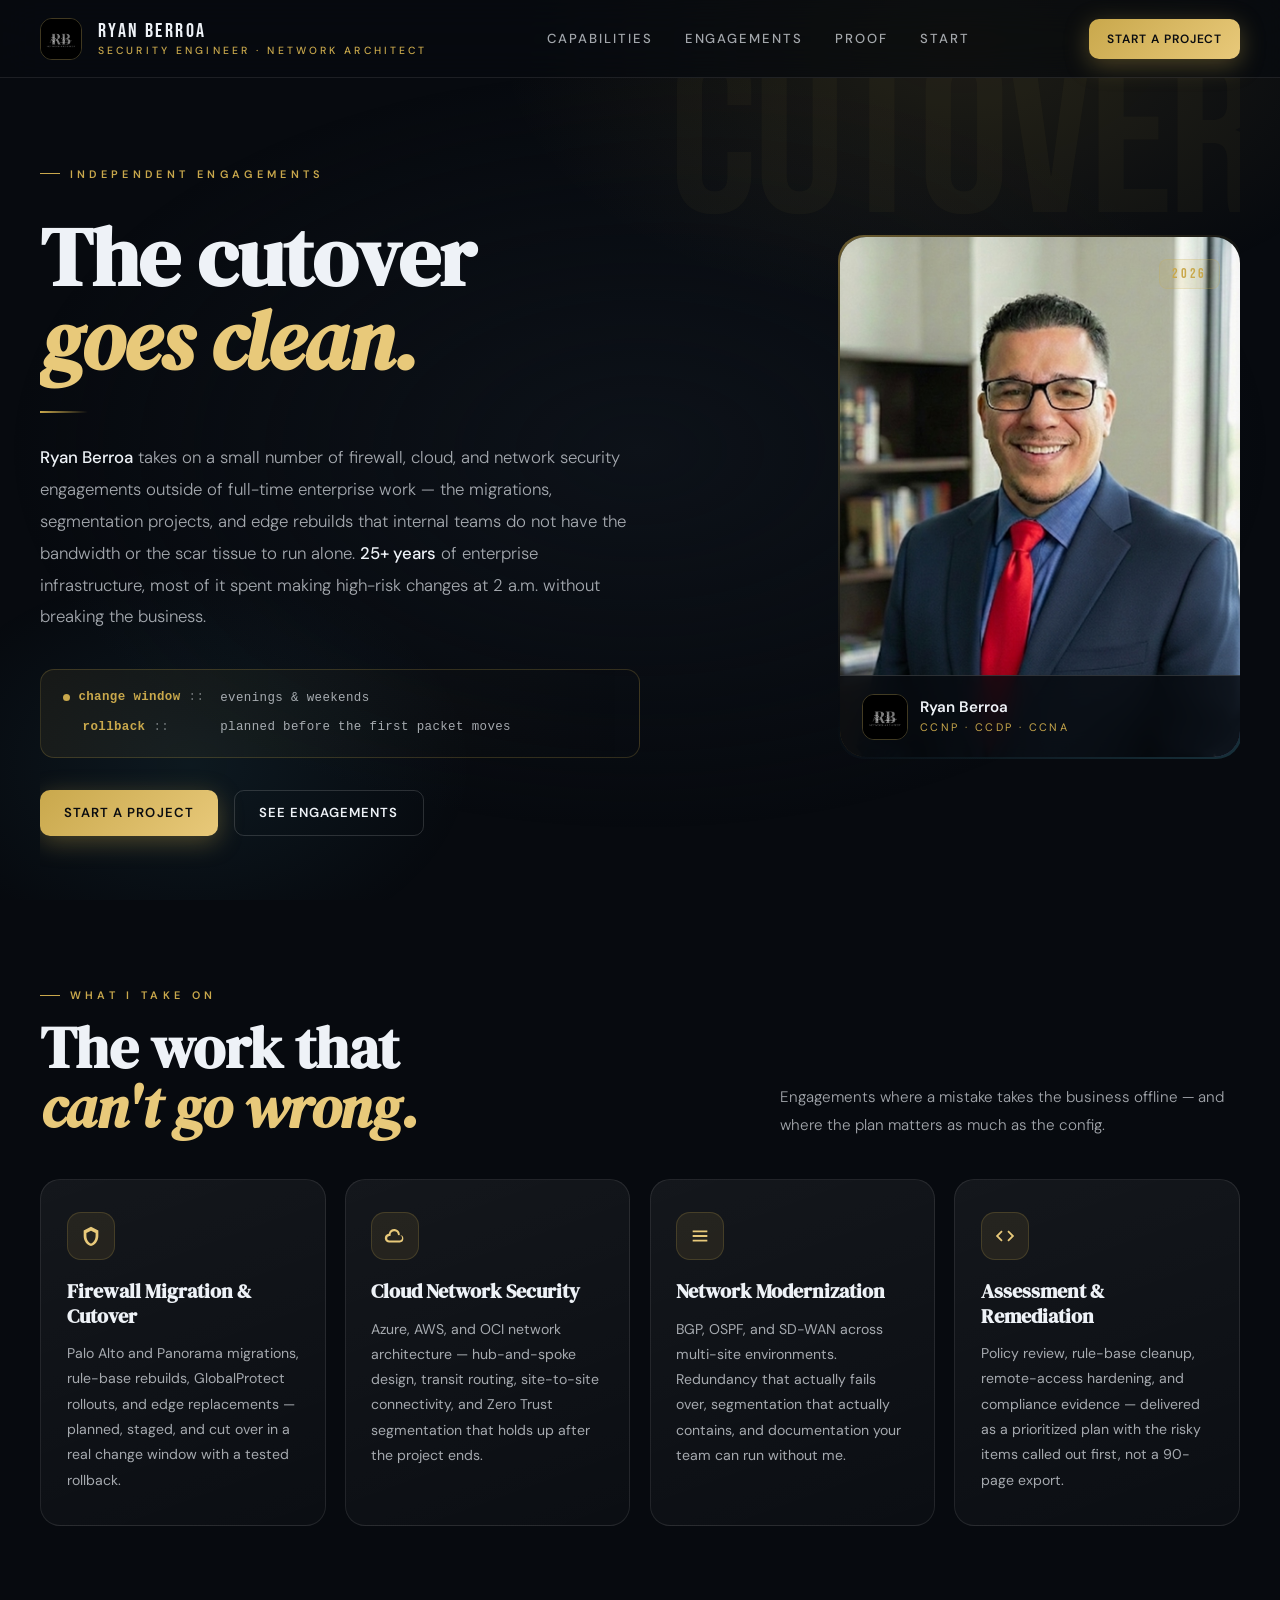
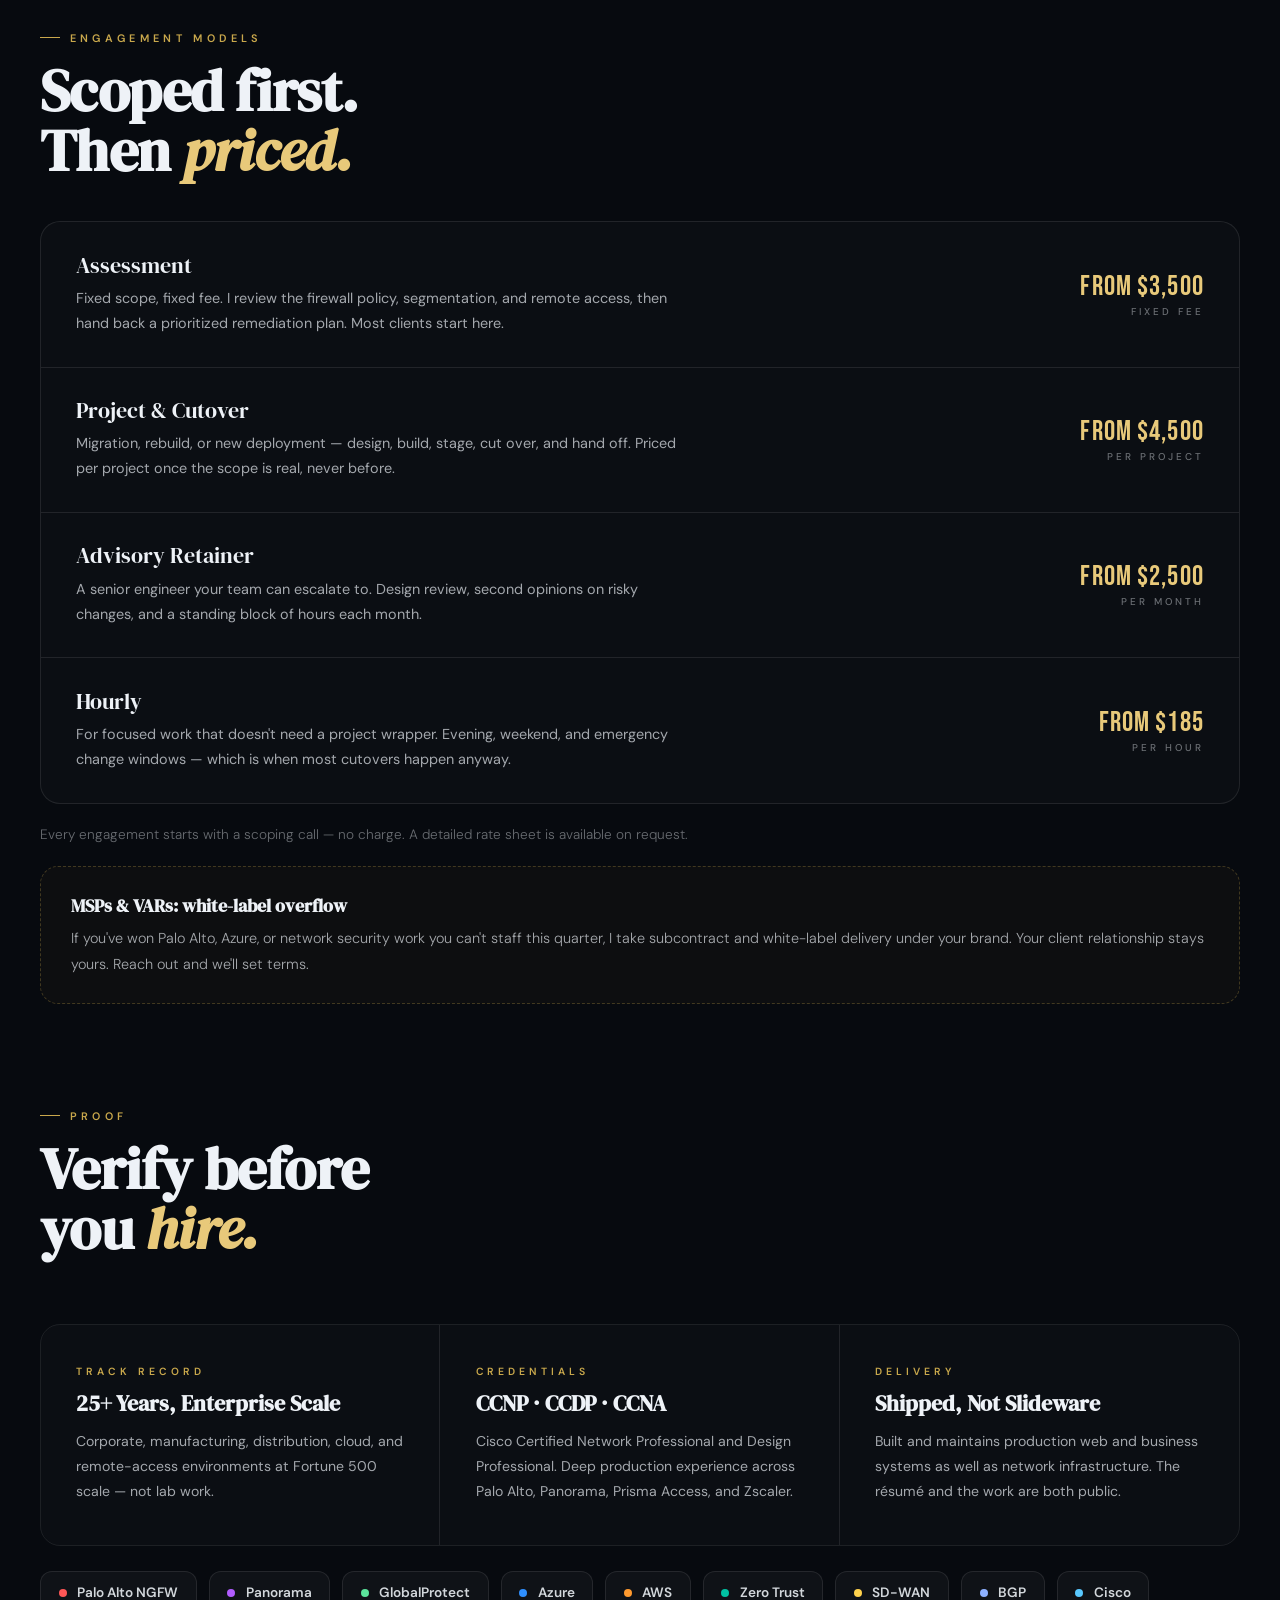
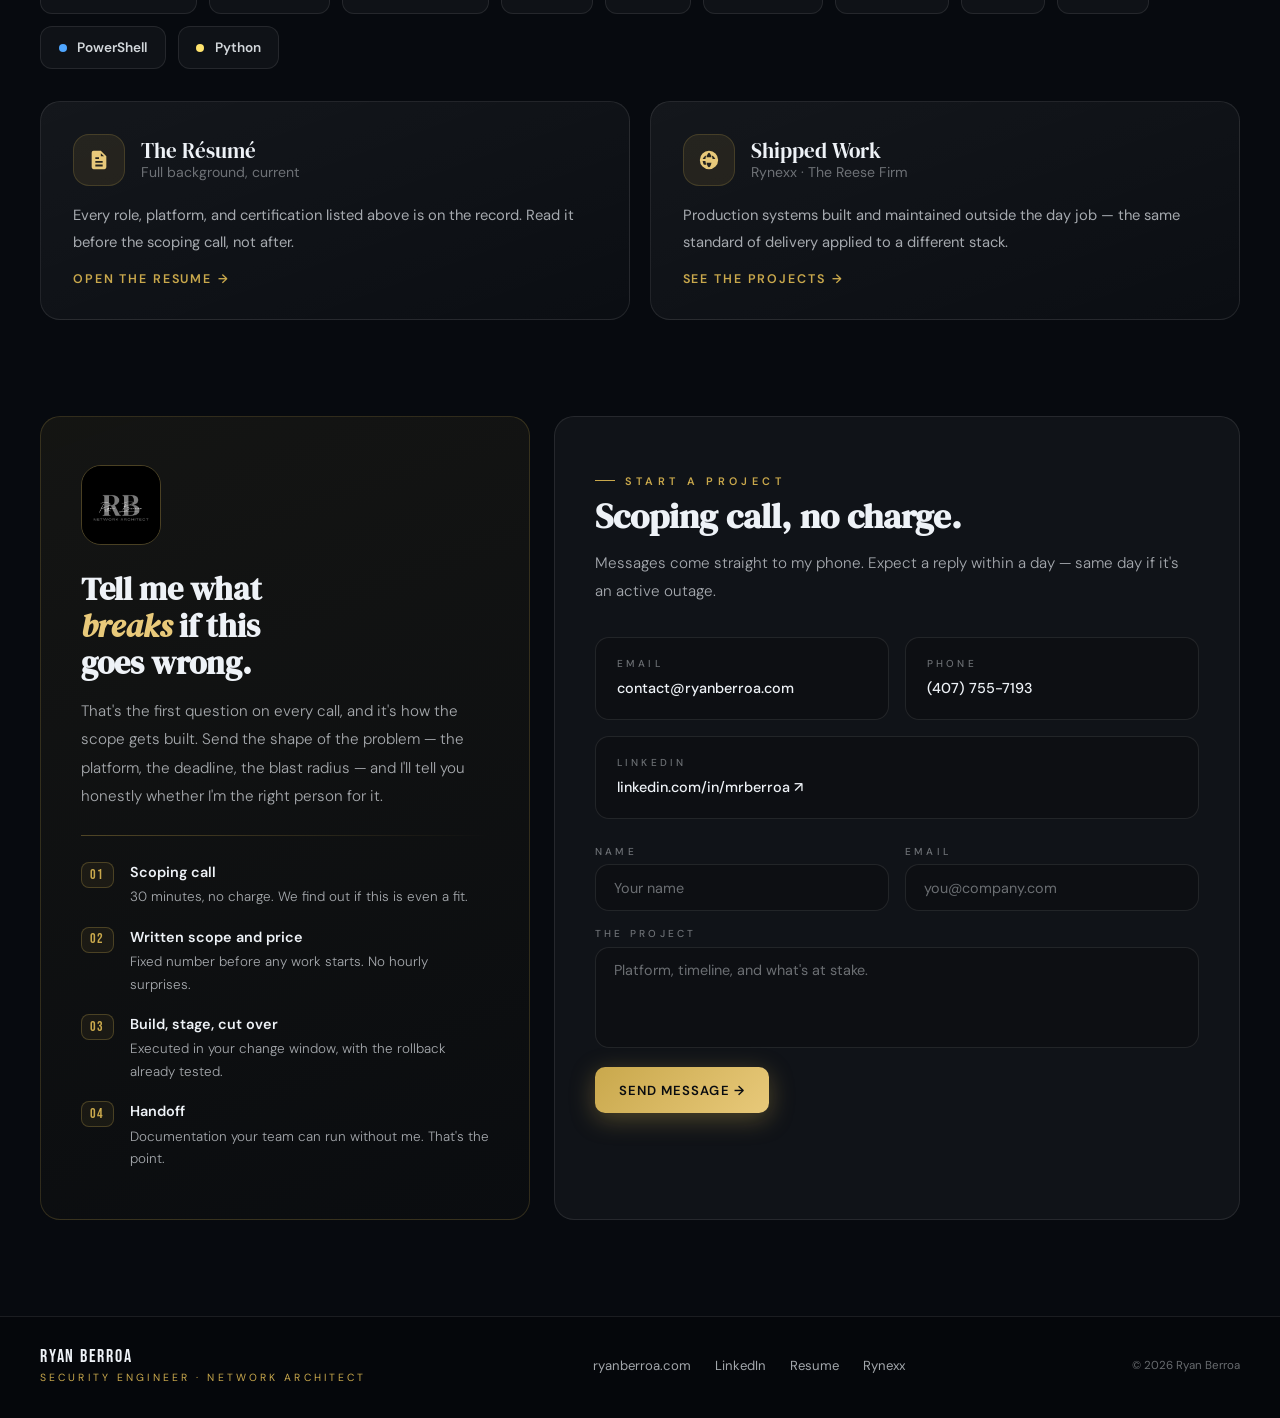
==== commit 4b1de0ff: "Fix hollow contact card: logo was orphaned by space-between stretch .contact-brand is a flex column " ====
--- a/consulting/index.html
+++ b/consulting/index.html
@@ -410,6 +410,35 @@
               problem — the platform, the deadline, the blast radius — and I'll tell you honestly whether I'm
               the right person for it.
             </p>
+          </div>
+
+          <div class="cb-divider"></div>
+
+          <div class="cb-steps">
+            <div class="cb-step">
+              <div>
+                <div class="cb-step-name">Scoping call</div>
+                <div class="cb-step-desc">30 minutes, no charge. We find out if this is even a fit.</div>
+              </div>
+            </div>
+            <div class="cb-step">
+              <div>
+                <div class="cb-step-name">Written scope and price</div>
+                <div class="cb-step-desc">Fixed number before any work starts. No hourly surprises.</div>
+              </div>
+            </div>
+            <div class="cb-step">
+              <div>
+                <div class="cb-step-name">Build, stage, cut over</div>
+                <div class="cb-step-desc">Executed in your change window, with the rollback already tested.</div>
+              </div>
+            </div>
+            <div class="cb-step">
+              <div>
+                <div class="cb-step-name">Handoff</div>
+                <div class="cb-step-desc">Documentation your team can run without me. That's the point.</div>
+              </div>
+            </div>
           </div>
         </div>
 
--- a/styles.css
+++ b/styles.css
@@ -266,16 +266,33 @@
   padding:3rem 2.5rem;border-radius:20px;
   border:1px solid rgba(201,168,76,.2);
   background:linear-gradient(160deg,rgba(201,168,76,.07),rgba(201,168,76,.02));
-  display:flex;flex-direction:column;justify-content:space-between;
+  display:flex;flex-direction:column;justify-content:center;gap:1.6rem;
 }
 .contact-brand-logo{
   width:80px;height:80px;border-radius:20px;object-fit:cover;
-  border:1px solid rgba(201,168,76,.3);margin-bottom:2rem;
+  border:1px solid rgba(201,168,76,.3);
   animation:float 4s ease-in-out infinite;
 }
 .contact-brand h2{font-family:var(--font-display);font-size:2rem;line-height:1.15;margin-bottom:1rem}
 .contact-brand h2 em{font-style:italic;color:var(--gold2)}
 .contact-brand p{font-size:.95rem;color:var(--muted);line-height:1.85;font-weight:300}
+
+/* Contact-card content — fills the panel so it doesn't run tall and empty */
+.cb-divider{height:1px;background:linear-gradient(90deg,rgba(201,168,76,.35),transparent)}
+.cb-steps{display:flex;flex-direction:column;gap:1.1rem;counter-reset:step}
+.cb-step{display:flex;gap:1rem;align-items:flex-start}
+.cb-step::before{
+  counter-increment:step;content:counter(step,decimal-leading-zero);
+  font-family:var(--font-caps);font-size:.9rem;letter-spacing:.1em;color:var(--gold);
+  border:1px solid rgba(201,168,76,.28);background:rgba(201,168,76,.07);
+  border-radius:8px;padding:.3rem .5rem;line-height:1;flex-shrink:0;min-width:32px;text-align:center;
+}
+.cb-step-name{font-size:.9rem;font-weight:600;color:var(--text);line-height:1.4}
+.cb-step-desc{margin-top:.25rem;font-size:.84rem;color:var(--muted);line-height:1.7;font-weight:300}
+.cb-facts{display:flex;flex-direction:column;gap:.85rem}
+.cb-fact{display:flex;justify-content:space-between;align-items:baseline;gap:1rem}
+.cb-fact dt{font-size:.63rem;letter-spacing:.28em;text-transform:uppercase;color:var(--soft);font-weight:500}
+.cb-fact dd{font-size:.9rem;color:var(--text);font-weight:500;text-align:right}
 .contact-panel{padding:3rem 2.5rem;border-radius:20px;border:1px solid var(--border);background:var(--panel)}
 .contact-panel .label{margin-bottom:.6rem}
 .contact-panel h2{font-family:var(--font-display);font-size:2.2rem;margin-bottom:.8rem;line-height:1.1}
